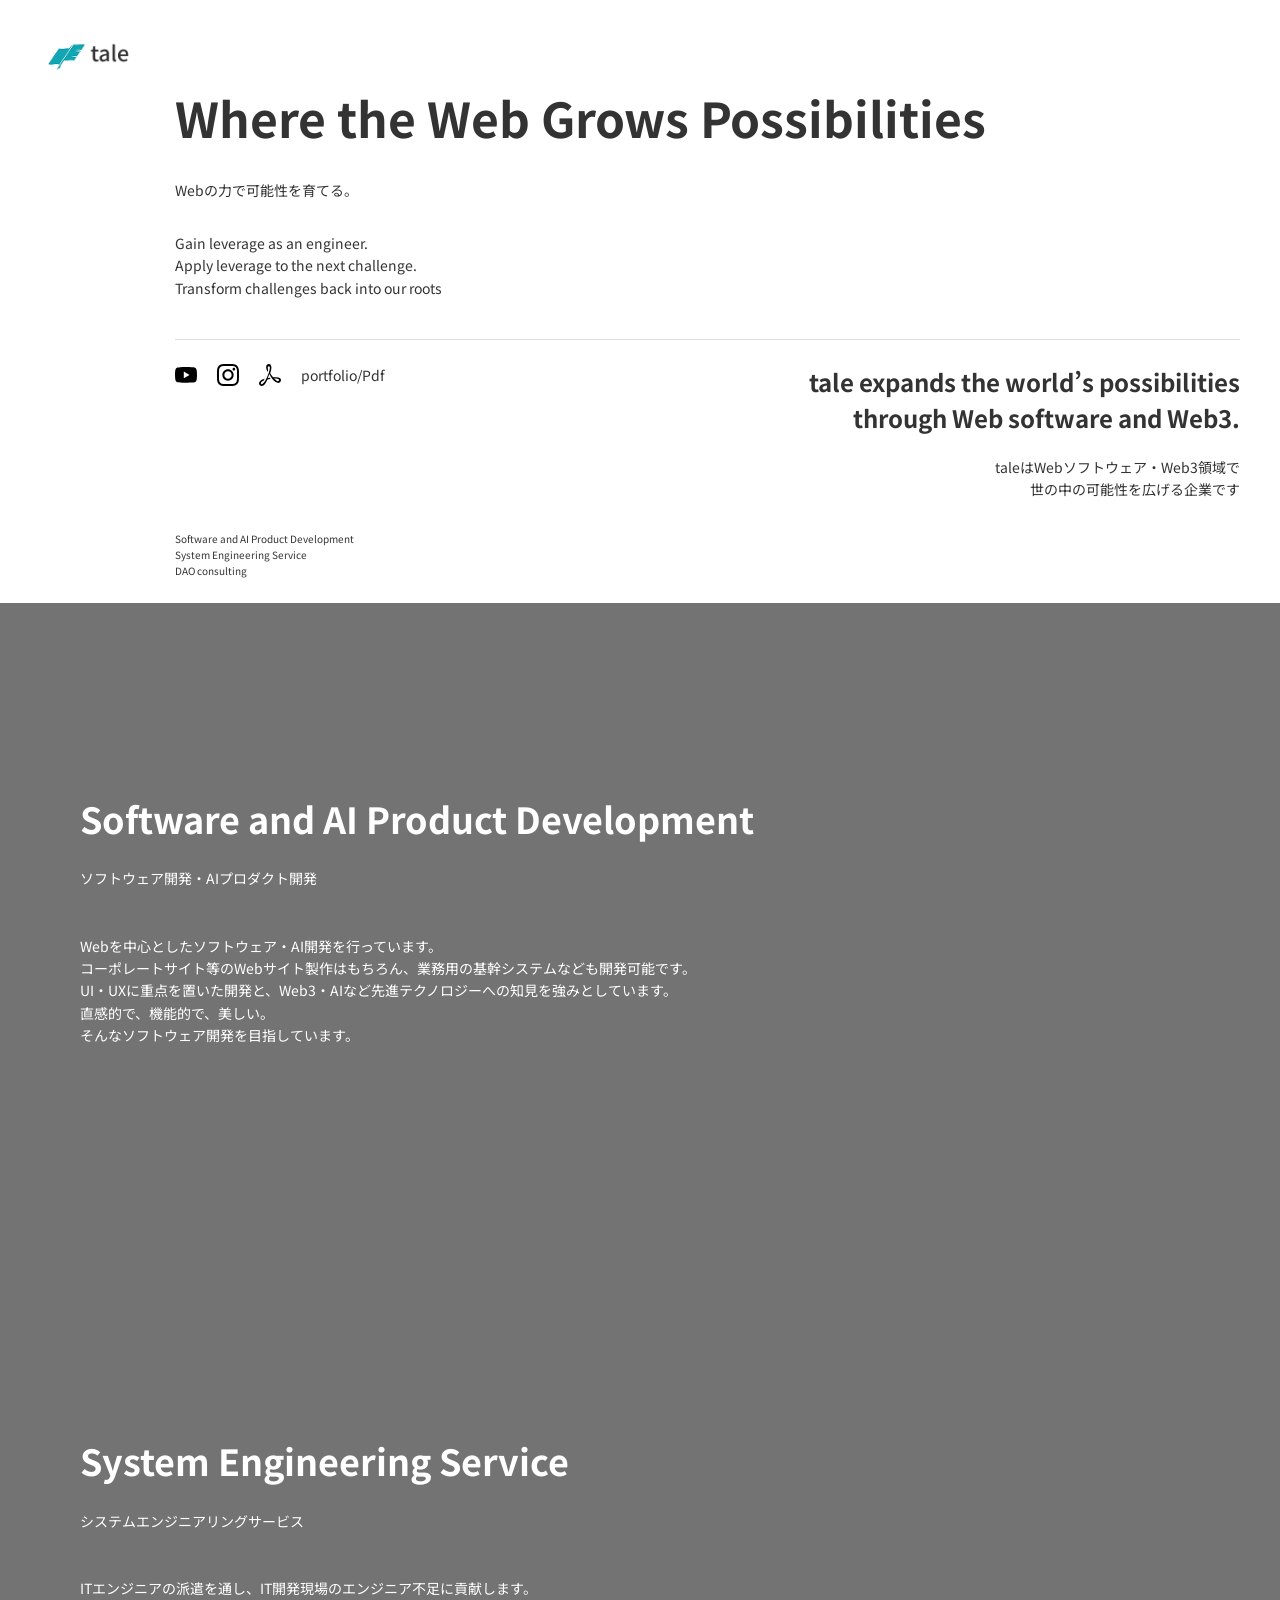
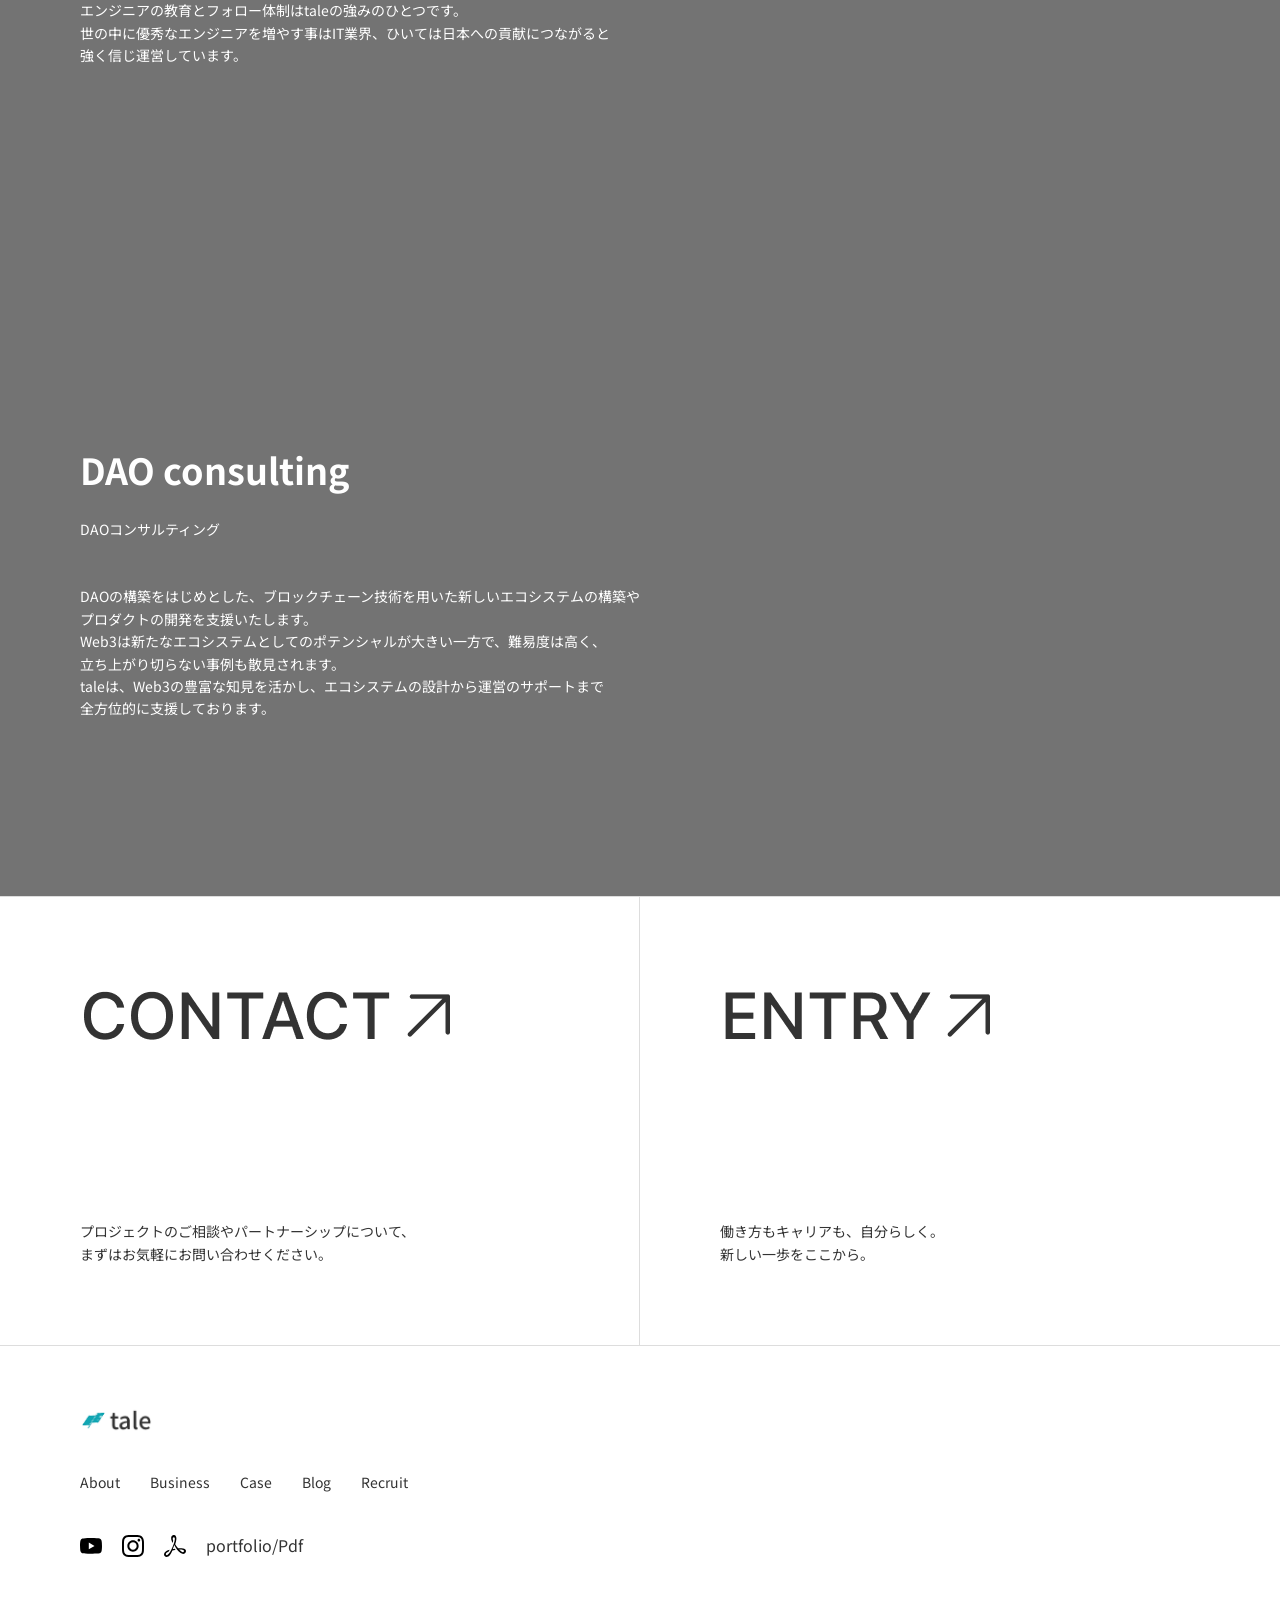
==== pattern_A.html @ b210792d "remove large video" ====
<!DOCTYPE html>
<html lang="ja">
<head>
  <meta charset="UTF-8">
  <title>tale(mock)</title>

  <link href="https://fonts.googleapis.com/css2?family=Noto+Sans+JP:wght@400;700&display=swap" rel="stylesheet">
  <link rel="stylesheet" href="assets/css/styleA.css">
</head>

<body>

<header class="header">
  <div class="container">

    <div class="logo">
      <img src="assets/images/tale_logo_header.png" alt="tale">
    </div>

    <!-- <nav class="nav">
      <a href="#">About</a>
      <a href="#">Business</a>
      <a href="#">Case</a>
      <a href="#">Blog</a>
      <a href="#">Recruit</a>
    </nav> -->

  </div>
</header>


<section class="hero">
  <div class="container">
		<h1>Where the Web Grows Possibilities</h1>
    <p class="hero-sub">
          Webの力で可能性を育てる。
        </p>
      <p class="hero-text">
        Gain leverage as an engineer.<br>
        Apply leverage to the next challenge.<br>
        Transform challenges back into our roots
      </p>

    <!-- 上段 -->
    <div class="hero-top">
			

      <!-- 左 -->
      <div class="hero-left">



        <div class="hero-icons">
          <img src="assets/images/youtube.svg">
          <img src="assets/images/Instagram.svg">
          <img src="assets/images/pdf.svg">
          <span>portfolio/Pdf</span>
        </div>

      </div>


      <!-- 右 -->
      <div class="hero-right">

        <h2>
          tale expands the world’s possibilities<br>
          through Web software and Web3.
        </h2>

        <p>
          taleはWebソフトウェア・Web3領域で<br>
          世の中の可能性を広げる企業です
        </p>
<!-- 
        <a class="about-link" href="#">
          About tale →
        </a> -->

      </div>

    </div>


    <!-- 下段 -->
    <div class="hero-bottom">

      <a href="#">Software and AI Product Development</a>
      <a href="#">System Engineering Service</a>
      <a href="#">DAO consulting</a>

    </div>

  </div>
</section>


<section class="service service-dev">
  <video class="bg-video" autoplay muted loop playsinline>
    <source src="assets/videos/service-dev1.mp4" type="video/mp4">
  </video>
  <div class="container">
    <div class="service-content">
      <h2>Software and AI Product Development</h2>
			<p>ソフトウェア開発・AIプロダクト開発<br><br><br></p>
			<p>Webを中心としたソフトウェア・AI開発を行っています。<br>
				コーポレートサイト等のWebサイト製作はもちろん、業務用の基幹システムなども開発可能です。<br>
				UI・UXに重点を置いた開発と、Web3・AIなど先進テクノロジーへの知見を強みとしています。<br>
				直感的で、機能的で、美しい。<br>
				そんなソフトウェア開発を目指しています。
			</p>
			<!-- <a class="more" href="#">More detail　　　　　　　　　　→</a> -->
    </div>
  </div>
</section>


<section class="service service-ses">
  <video class="bg-video" autoplay muted loop playsinline>
    <source src="assets/videos/service-ses1.mp4" type="video/mp4">
  </video>
  <div class="container">
    <div class="service-content">
      <h2>System Engineering Service</h2>
			<p>システムエンジニアリングサービス<br><br><br></p>
      <p>ITエンジニアの派遣を通し、IT開発現場のエンジニア不足に貢献します。<br>
				エンジニアの教育とフォロー体制はtaleの強みのひとつです。<br>
				世の中に優秀なエンジニアを増やす事はIT業界、ひいては日本への貢献につながると<br>
				強く信じ運営しています。
			</p>
      <!-- <a class="more" href="#">More detail　　　　　　　　　　→</a> -->
    </div>
  </div>
</section>


<section class="service service-dao">
  <video class="bg-video" autoplay muted loop playsinline>
    <source src="assets/videos/service-dao2.mp4" type="video/mp4">
  </video>
  <div class="container">
    <div class="service-content">
      <h2>DAO consulting</h2>
      <p>DAOコンサルティング<br><br><br></p>
			<p>DAOの構築をはじめとした、ブロックチェーン技術を用いた新しいエコシステムの構築や<br>
				プロダクトの開発を支援いたします。<br>
				Web3は新たなエコシステムとしてのポテンシャルが大きい一方で、難易度は高く、<br>
				立ち上がり切らない事例も散見されます。<br>
				taleは、Web3の豊富な知見を活かし、エコシステムの設計から運営のサポートまで<br>
				全方位的に支援しております。
			</p>

      <!-- <a class="more" href="#">More detail　　　　　　　　　　→</a> -->
    </div>
  </div>
</section>

<section class="footer-cta">

  <div class="cta-box">

    <div class="cta-left">
      <img src="assets/images/CONTACT.png">

      <p class="cta-text">
        プロジェクトのご相談やパートナーシップについて、<br>
        まずはお気軽にお問い合わせください。
      </p>

      <!-- <div class="cta-arrow">→</div> -->
    </div>

    <div class="cta-right">
      <img src="assets/images/ENTRY.png">

      <p class="cta-text">
        働き方もキャリアも、自分らしく。<br>
        新しい一歩をここから。
      </p>

      <!-- <div class="cta-arrow">→</div> -->
    </div>

  </div>

</section>


<!-- footer -->

<footer class="footer">

  <div class="container footer-inner">

    <div class="footer-left">

      <img src="assets/images/tale_logo_footer.png" class="footer-logo">

      <nav class="footer-nav">
        <a href="#">About</a>
        <a href="#">Business</a>
        <a href="#">Case</a>
        <a href="#">Blog</a>
        <a href="#">Recruit</a>
      </nav>

      <div class="footer-right">
        <img src="assets/images/youtube.svg">
        <img src="assets/images/Instagram.svg">
        <img src="assets/images/pdf.svg">
        <span>portfolio/Pdf</span>
      </div>

    </div>

  </div>

</footer>

</body>
</html>
---- assets/css/styleA.css ----
*{
  margin:0;
  padding:0;
  box-sizing:border-box;
}

body{
  font-family:"Noto Sans JP", sans-serif;
  color:#333333;
  line-height:1.6;
}

/* =====================
  container
===================== */

.container{
  max-width:1440px;
  margin:0 auto;
  padding-left: 175px;
  padding-right: 40px;
}

/* =====================
  header
===================== */

.header{
	padding:0 40px;
}

.header .container{
  display:flex;
  justify-content:space-between;
  align-items:center;
  padding:40px 0px 0px;
}

.logo img{
  height:32px;
}

.nav a{
  margin:0 18px;
  text-decoration:none;
  color:#333333;
  font-size:14px;
}

.contact{
  background:#333333;
  color:#fff;
  border:none;
  padding:8px 20px;
  cursor:pointer;
}

/* =====================
  hero
===================== */

.hero{
	padding-bottom:24px;
}

/* 上段 */

.hero-top{
  display:flex;
  justify-content:space-between;
  align-items:flex-start;
  gap:120px;
  border-top:1px solid #ddd;
	padding-top: 24px;
}

/* 左 */

.hero-left{
  max-width:720px;
}

.hero h1{
  font-size:48px;
  font-weight:700;
  color:#333;
  margin-bottom:24px;
}

.hero-sub{
  font-size:14px;
  margin-bottom:30px;
}

.hero-text{
  font-size:14px;
  margin-bottom:40px;
}

/* SNS */

.hero-icons{
  display:flex;
  align-items:center;
  gap:20px;
}

.hero-icons img{
  width:22px;
}

.hero-icons span{
  font-size:14px;
}

/* 右 */

.hero-right{
  max-width:500px;
}

.hero-right h2{
  font-size:24px;
  line-height:1.5;
  margin-bottom:20px;
	text-align:right;
}

.hero-right p{
  font-size:14px;
  margin-bottom:30px;
	text-align:right;
}

.about-link{
  display:inline-block;
  text-decoration:none;
  color:#333;
  font-weight:700;
  border-bottom:1px solid #333;
  padding-bottom:6px;
}

/* 下段 */
.hero-bottom{
  display:flex;
  flex-direction:column;
}

.hero-bottom a{
  font-size:10px;
  text-decoration:none;
  color:#333333;
}

/* =====================
  service section
===================== */

.service{
  position:relative;
  height:631px;
  color:#fff;
  display:flex;
  align-items:center;
  justify-content:flex-start;
}

.service::before{
  content:"";
  position:absolute;
  inset:0;
  background:rgba(0,0,0,0.55);
}

.service .container{
  position:relative;
  z-index:2;
  display:flex;
  justify-content:flex-start;
	margin: 0;
	padding: 80px;
}

.service-content{
  max-width:900px;
}

.service h2{
  font-size:36px;
  font-weight:700;
  margin-bottom:20px;
}

.service p{
  font-size:14px;
}

.more{
  display:inline-block;
  margin-top:20px;
  border-bottom:1px solid #fff;
  text-decoration:none;
  color:#fff;
  font-weight:700;
}

/* =====================
  background images
===================== */

.service-dev{
  position: relative;
  overflow: hidden;
}

.service-dev .bg-video{
  position: absolute;
  top: 0;
  left: 0;
  width: 100%;
  height: 100%;
  object-fit: cover;
  z-index: -1;
}

.service-ses{
  position: relative;
  overflow: hidden;
}

.service-ses .bg-video{
  position: absolute;
  top: 0;
  left: 0;
  width: 100%;
  height: 100%;
  object-fit: cover;
  z-index: -1;
}

.service-dao{
  position: relative;
  overflow: hidden;
}

.service-dao .bg-video{
  position: absolute;
  top: 0;
  left: 0;
  width: 100%;
  height: 100%;
  object-fit: cover;
  z-index: -1;
}

/* =====================
  footer CTA
===================== */

.footer-cta{
  border-top:1px solid #ddd;
}

.cta-box{
  display:flex;
}

.cta-left,
.cta-right{
  width:50%;
  padding:80px;
  position:relative;
  border-right:1px solid #ddd;
  border-bottom:1px solid #ddd;
}

.cta-right{
  border-right:none;
}

.cta-box h2{
  font-size:64px;
  margin-bottom:8px;
  font-family:"Inter", sans-serif;
}

.cta-ja{
  font-size:14px;
  margin-bottom:60px;
}

.cta-text{
  font-size:14px;
  color:#333;
  padding-top: 160px;
}

.cta-arrow{
  position:absolute;
  right:80px;
  bottom:80px;
  width:60px;
  height:60px;
  border:1px solid #333;
  border-radius:50%;
  display:flex;
  align-items:center;
  justify-content:center;
  font-size:20px;
}


/* =====================
  footer
===================== */

.footer{
  padding:60px 0;
}

.footer-inner{
  position:relative;
  padding-left: 80px;
}


.footer-logo{
  height:28px;
  margin-bottom:30px;
}

.footer-nav{
  display:flex;
  gap:30px;
}

.footer-nav a{
  text-decoration:none;
  color:#333;
  font-size:14px;
}

.footer-right{
  display:flex;
  justify-content:flex;
  align-items:center;
  gap:20px;

  margin-top:40px;
}

.footer-right img{
  width:22px;
}

.footer-copy{
  border-top:1px solid #ddd;
  margin-top:60px;
  padding:20px 0;
  text-align:center;
  font-size:12px;
}
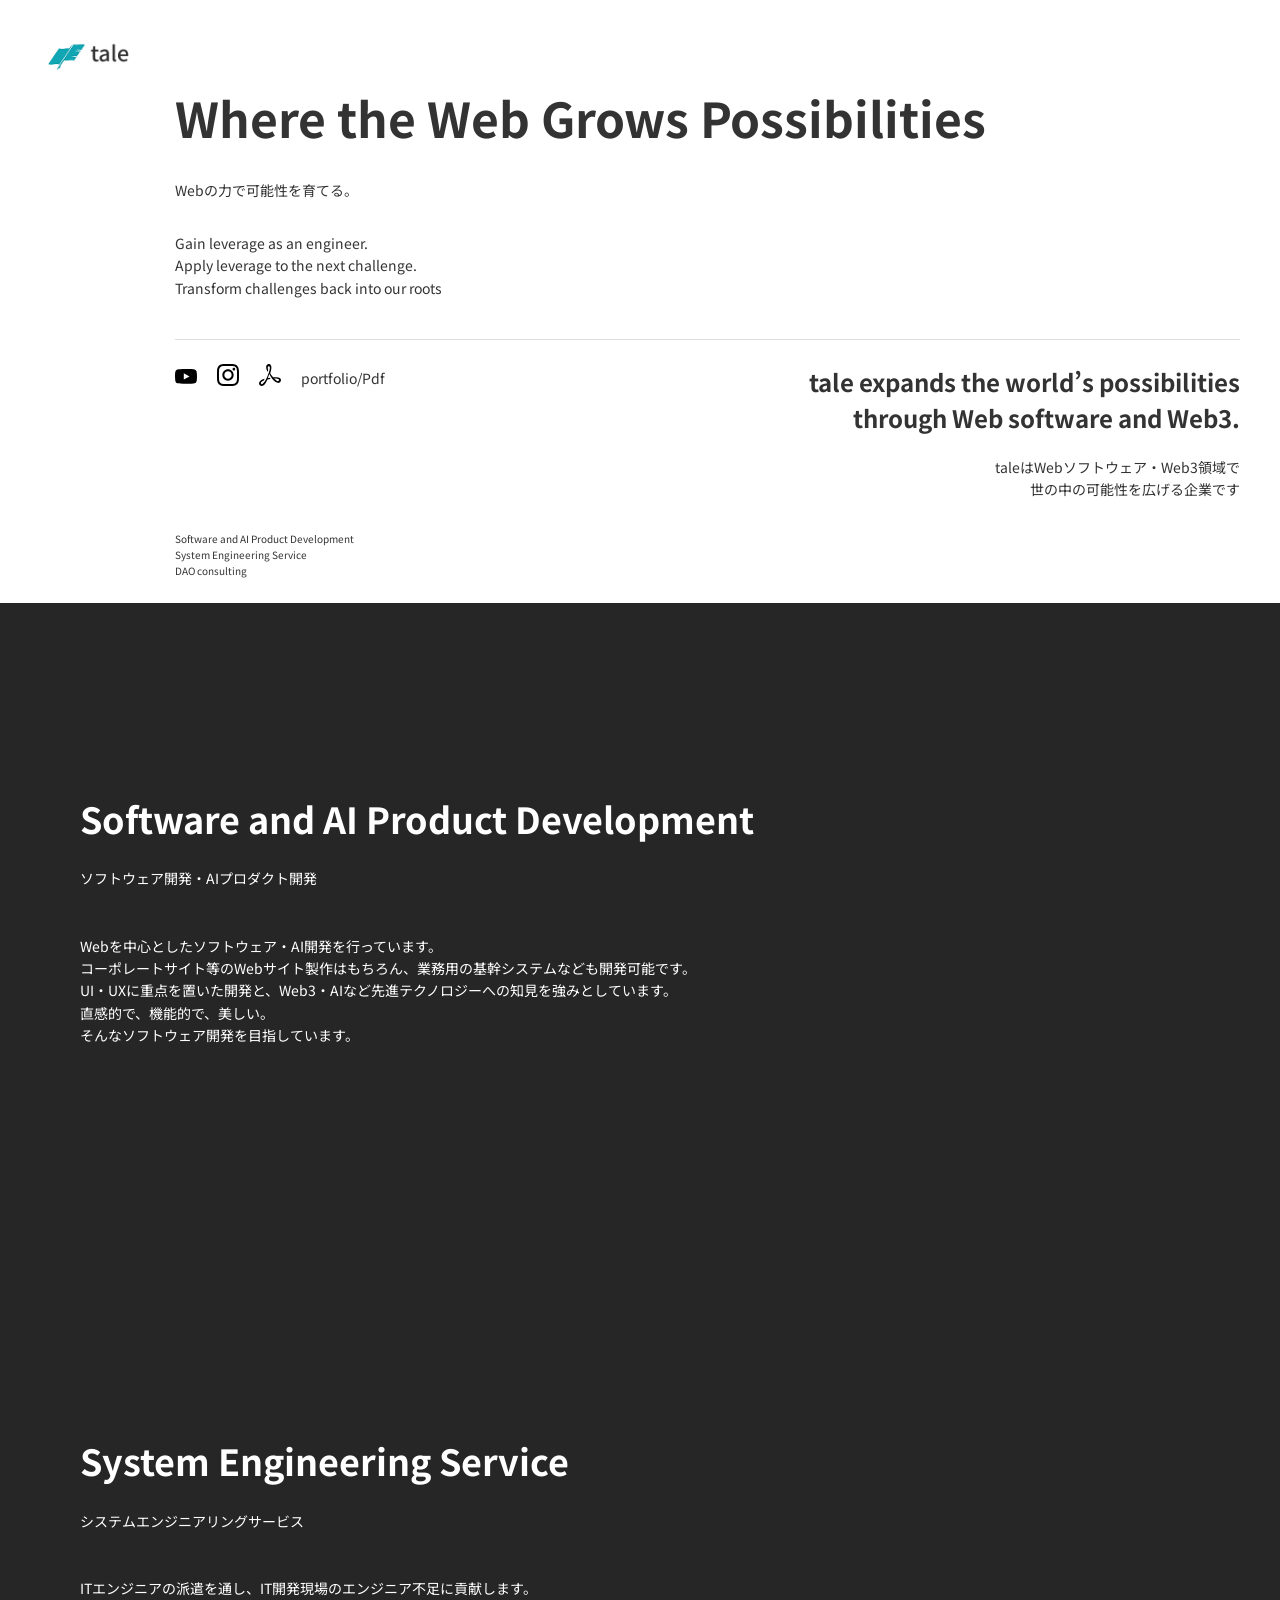
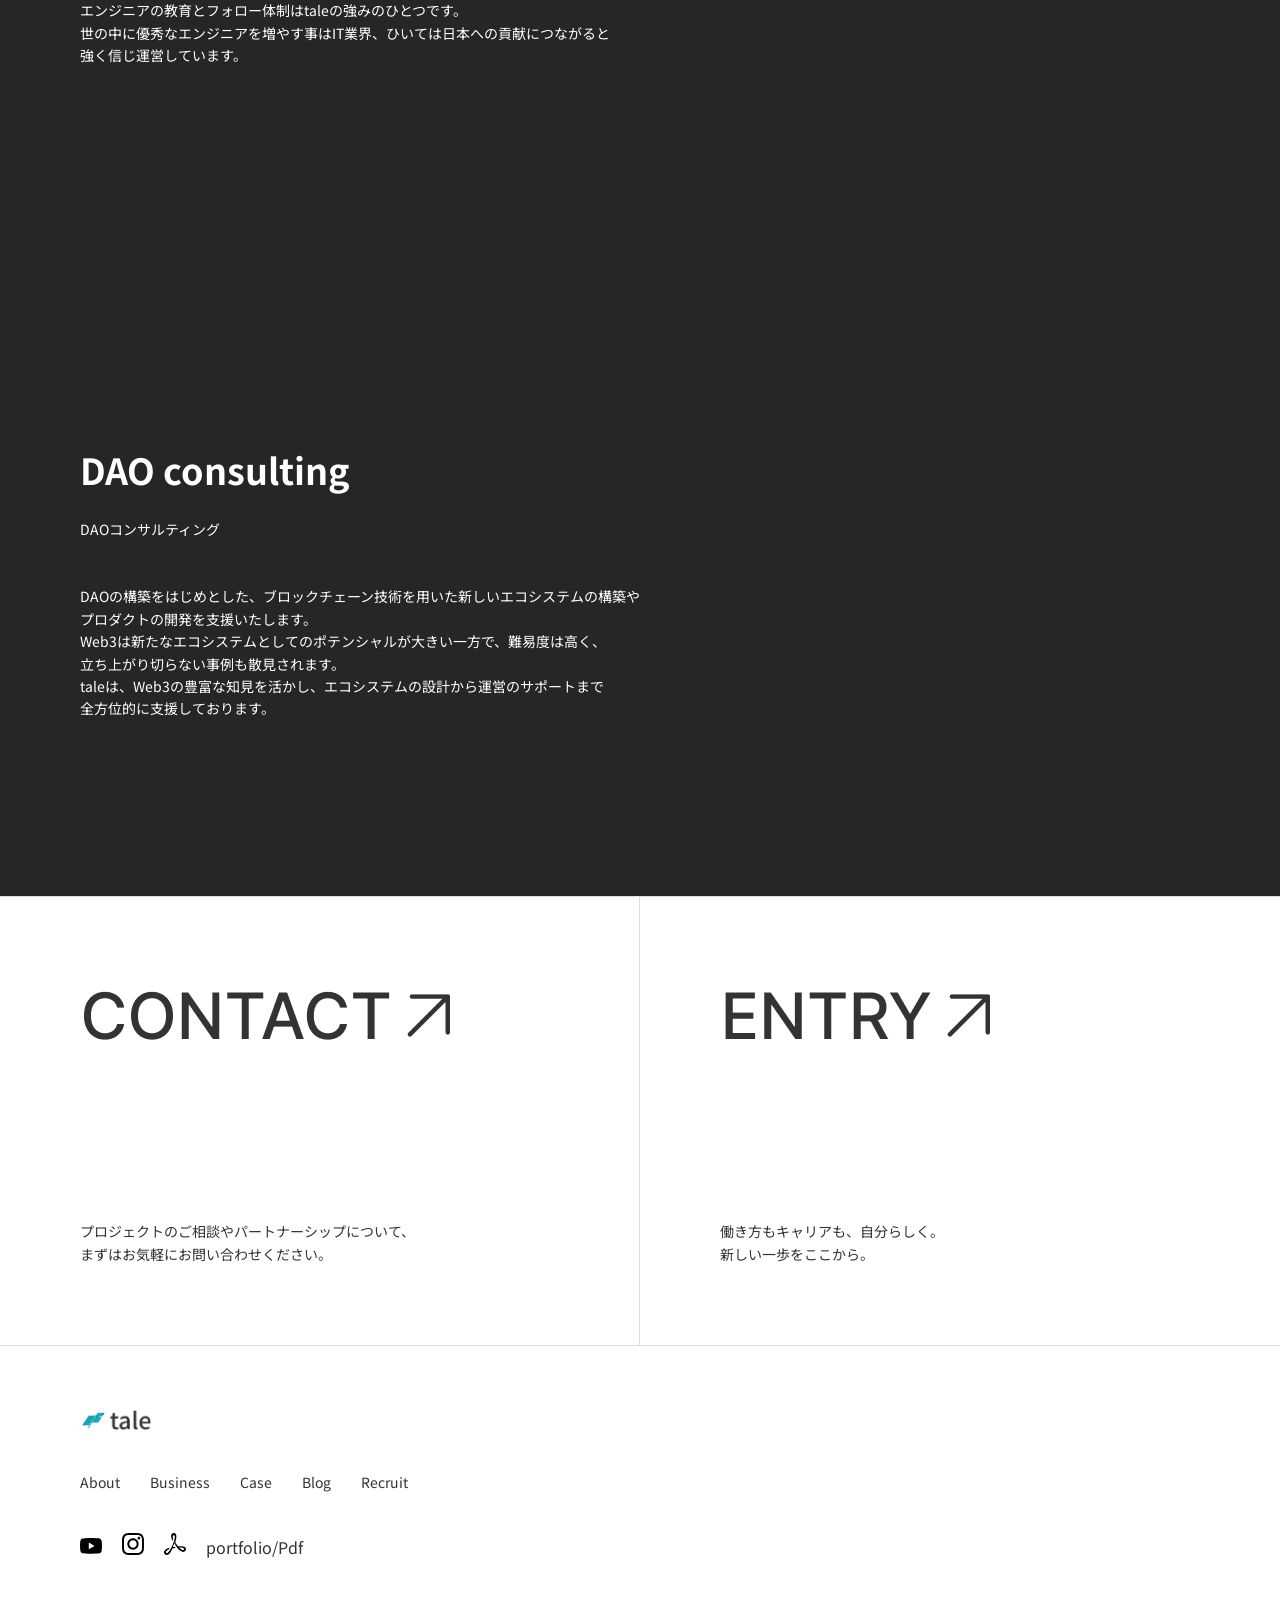
==== commit 749168d6: "動画暗めへ、アイコンリンク追加" ====
--- a/pattern_A.html
+++ b/pattern_A.html
@@ -51,9 +51,15 @@
 
 
         <div class="hero-icons">
-          <img src="assets/images/youtube.svg">
-          <img src="assets/images/Instagram.svg">
-          <img src="assets/images/pdf.svg">
+          <a href="https://youtube.com/channel/UCAvjU05--zOVckVLGL767dQ?si=cRsu6ePjhza79XXF株式会社tale (@tale2018.official) • Instagramプロフィールフォロワー0人、フォロー中0人、投稿0件 ― 株式会社taleさん(@tale2018.official)のInstagramの写真と動画をチェックしようドリームエンジニアチャンネルエンジニアのドリームを追いかけ続けます！" target="_blank" rel="noopener">
+            <img src="assets/images/youtube.svg" alt="YouTube">
+          </a>
+          <a href="https://www.instagram.com/tale2018.official?igsh=MWwycDdkczF2MXhxeg%3D%3D&utm_source=qr" target="_blank" rel="noopener">
+            <img src="assets/images/Instagram.svg" alt="Instagram">
+          </a>
+          <a href="" target="_blank">
+            <img src="assets/images/pdf.svg" alt="PDF">
+          </a>
           <span>portfolio/Pdf</span>
         </div>
 
@@ -97,7 +103,7 @@
 
 <section class="service service-dev">
   <video class="bg-video" autoplay muted loop playsinline>
-    <source src="assets/videos/service-dev1.mp4" type="video/mp4">
+    <source src="assets/videos/service-dev2.mp4" type="video/mp4">
   </video>
   <div class="container">
     <div class="service-content">
@@ -205,9 +211,15 @@
       </nav>
 
       <div class="footer-right">
-        <img src="assets/images/youtube.svg">
-        <img src="assets/images/Instagram.svg">
-        <img src="assets/images/pdf.svg">
+        <a href="https://youtube.com/channel/UCAvjU05--zOVckVLGL767dQ?si=cRsu6ePjhza79XXF株式会社tale (@tale2018.official) • Instagramプロフィールフォロワー0人、フォロー中0人、投稿0件 ― 株式会社taleさん(@tale2018.official)のInstagramの写真と動画をチェックしようドリームエンジニアチャンネルエンジニアのドリームを追いかけ続けます！" target="_blank" rel="noopener">
+          <img src="assets/images/youtube.svg" alt="YouTube">
+        </a>
+        <a href="https://www.instagram.com/tale2018.official?igsh=MWwycDdkczF2MXhxeg%3D%3D&utm_source=qr" target="_blank" rel="noopener">
+          <img src="assets/images/Instagram.svg" alt="Instagram">
+        </a>
+        <a href="" target="_blank">
+          <img src="assets/images/pdf.svg" alt="PDF">
+        </a>
         <span>portfolio/Pdf</span>
       </div>
 
--- a/assets/css/styleA.css
+++ b/assets/css/styleA.css
@@ -170,7 +170,7 @@
   content:"";
   position:absolute;
   inset:0;
-  background:rgba(0,0,0,0.55);
+  background:rgba(0,0,0,0.85);
 }
 
 .service .container{
